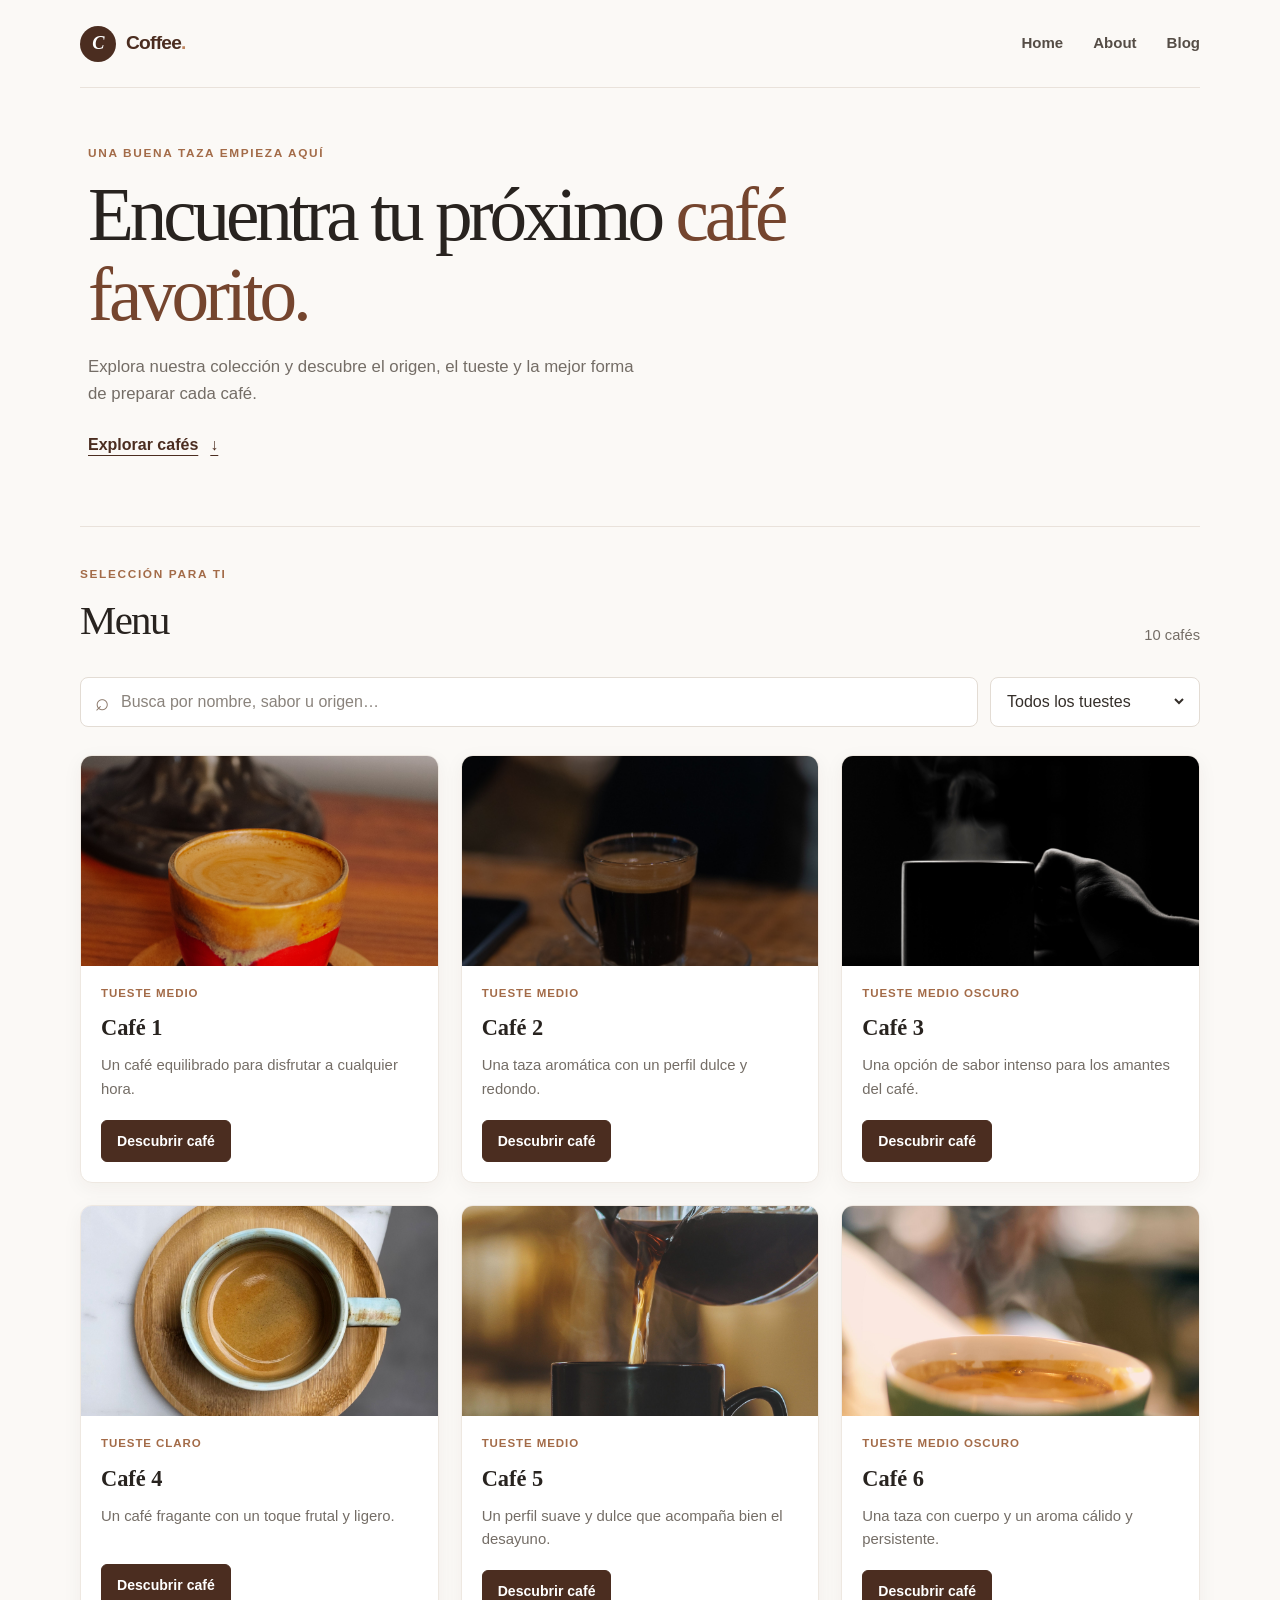
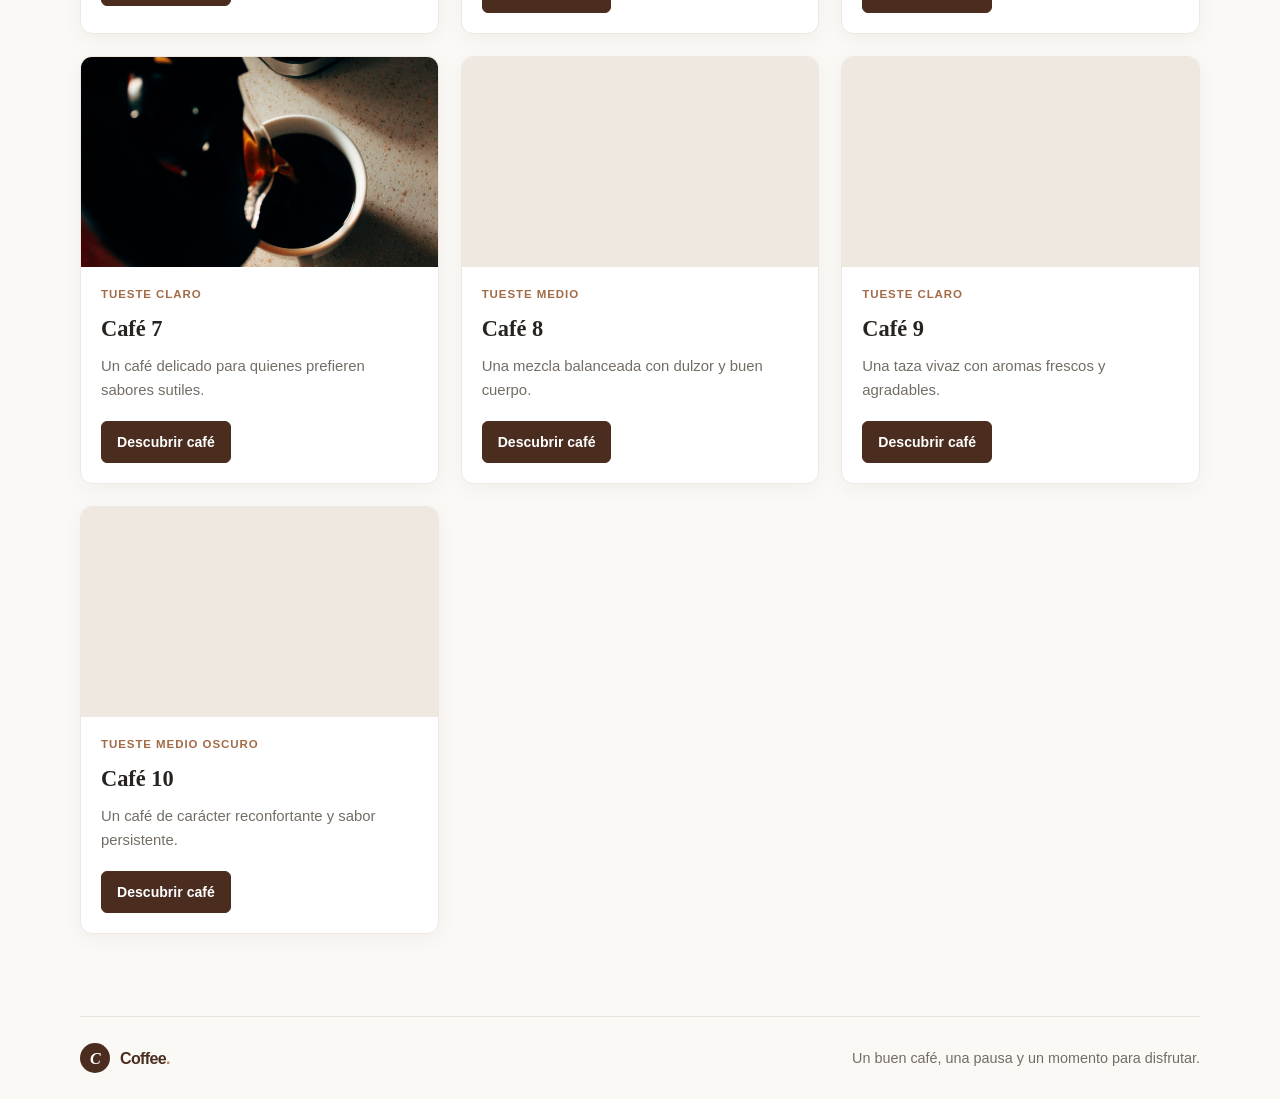
==== index.html @ a274feac "V1" ====
<!DOCTYPE html>
<html lang="es">

<head>
    <meta charset="UTF-8">
    <meta name="viewport" content="width=device-width, initial-scale=1.0">
    <meta http-equiv="X-UA-Compatible" content="ie=edge">

    <meta name="description" content="Descubre nuestra colección de cafés.">
    <link rel="stylesheet" href="./CSS/style.css">
    <link rel="manifest" href="./manifest.json">
    <link rel="apple-touch-icon" href="./Images/icons/icon-192x192.png">

    <meta name="apple-mobile-web-app-status-bar" content="#ffffff">
    <meta name="theme-color" content="#fdfdfd">

    <title>Coffee PWA</title>
</head>

<body>
    <main class="home-page">
        <header class="site-header">
            <a class="brand" href="./index.html" aria-label="Coffee PWA, inicio">
                <span class="brand-mark" aria-hidden="true">C</span>
                <span>Coffee<span class="brand-accent">.</span></span>
            </a>
            <nav class="site-nav" aria-label="Navegación principal">
                <a href="#collection">Home</a>
                <a href="#about">About</a>
                <a href="">Blog</a>
            </nav>
        </header>

        <section class="hero" aria-labelledby="hero-title">
            <p class="eyebrow">UNA BUENA TAZA EMPIEZA AQUÍ</p>
            <h1 id="hero-title">Encuentra tu próximo <span>café favorito.</span></h1>
            <p class="hero-copy">Explora nuestra colección y descubre el origen, el tueste y la mejor forma de preparar cada café.</p>
            <a class="hero-link" href="#collection">Explorar cafés <span aria-hidden="true">↓</span></a>
        </section>

        <section class="collection-section" id="collection" aria-labelledby="collection-title">
            <div class="section-heading">
                <div>
                    <p class="eyebrow">SELECCIÓN PARA TI</p>
                    <h2 id="collection-title">Menu</h2>
                </div>
                <p id="coffee-count" class="coffee-count" aria-live="polite"></p>
            </div>
            <div class="collection-controls">
                <label class="search-field">
                    <span class="visually-hidden">Buscar cafés</span>
                    <span class="search-icon" aria-hidden="true">⌕</span>
                    <input id="coffee-search" type="search" placeholder="Busca por nombre, sabor u origen…" autocomplete="off">
                </label>
                <label class="filter-field">
                    <span class="visually-hidden">Filtrar por tipo de tueste</span>
                    <select id="roast-filter">
                        <option value="all">Todos los tuestes</option>
                    </select>
                </label>
            </div>
            <div class="container" aria-live="polite"></div>
            <p id="empty-state" class="empty-state" hidden>No encontramos cafés con esos filtros. Prueba con otra búsqueda.</p>
        </section>

        <footer class="site-footer" id="about">
            <a class="brand footer-brand" href="./index.html">
                <span class="brand-mark" aria-hidden="true">C</span>
                <span>Coffee<span class="brand-accent">.</span></span>
            </a>
            <p>Un buen café, una pausa y un momento para disfrutar.</p>
        </footer>
    </main>

    <script src="./Javascript/app.js"></script>
</body>

</html>
---- CSS/style.css ----
:root {
    color-scheme: light;
    font-family: "Nunito", "Avenir Next", Avenir, sans-serif;
    color: #28231f;
    background: #fbf9f6;
    font-synthesis: none;
    text-rendering: optimizeLegibility;
    --coffee: #75452e;
    --coffee-dark: #4b2d20;
    --muted: #746d66;
    --surface: #fff;
    --line: #e9e2db;
}

* {
    box-sizing: border-box;
}

html {
    scroll-behavior: smooth;
}

body {
    min-width: 320px;
    margin: 0;
    font-size: 1rem;
    line-height: 1.6;
    background: #fbf9f6;
}

button,
input,
select {
    font: inherit;
}

a {
    color: inherit;
}

a:focus-visible,
input:focus-visible,
select:focus-visible {
    outline: 3px solid #ad7755;
    outline-offset: 3px;
}

.home-page {
    width: min(1120px, calc(100% - 48px));
    margin: 0 auto;
}

.site-header,
.detail-header {
    min-height: 88px;
    display: flex;
    align-items: center;
    justify-content: space-between;
    gap: 24px;
    border-bottom: 1px solid var(--line);
}

.brand {
    display: inline-flex;
    align-items: center;
    gap: 10px;
    color: var(--coffee-dark);
    font-size: 1.2rem;
    font-weight: 800;
    letter-spacing: -0.04em;
    text-decoration: none;
}

.brand-mark {
    display: grid;
    width: 36px;
    height: 36px;
    place-items: center;
    border-radius: 50%;
    background: var(--coffee-dark);
    color: #fff;
    font-family: Georgia, serif;
    font-size: 1.15rem;
    font-style: italic;
}

.brand-accent {
    color: #bf855e;
}

.site-nav {
    display: flex;
    gap: 30px;
}

.site-nav a,
.back-link {
    color: #554d46;
    font-size: 0.94rem;
    font-weight: 650;
    text-decoration: none;
    transition: color 160ms ease;
}

.site-nav a:hover,
.back-link:hover {
    color: #a3643e;
}

.hero {
    min-height: 380px;
    display: flex;
    flex-direction: column;
    align-items: flex-start;
    justify-content: center;
    padding: 56px 8px 68px;
}

.eyebrow {
    margin: 0 0 12px;
    color: #a36b48;
    font-size: 0.74rem;
    font-weight: 800;
    letter-spacing: 0.14em;
}

.hero h1 {
    max-width: 720px;
    margin: 0;
    font-family: Georgia, "Times New Roman", serif;
    font-size: clamp(2.7rem, 6vw, 4.7rem);
    font-weight: 500;
    letter-spacing: -0.055em;
    line-height: 1.06;
}

.hero h1 span {
    color: var(--coffee);
}

.hero-copy {
    max-width: 560px;
    margin: 20px 0 24px;
    color: var(--muted);
    font-size: 1.05rem;
}

.hero-link {
    display: inline-flex;
    align-items: center;
    gap: 12px;
    color: var(--coffee-dark);
    font-weight: 800;
    text-decoration-thickness: 1px;
    text-underline-offset: 5px;
}

.collection-section {
    padding: 38px 0 82px;
    border-top: 1px solid var(--line);
    scroll-margin-top: 20px;
}

.section-heading {
    display: flex;
    align-items: flex-end;
    justify-content: space-between;
    gap: 20px;
    margin-bottom: 24px;
}

.section-heading .eyebrow {
    margin-bottom: 4px;
}

.section-heading h2 {
    margin: 0;
    font-family: Georgia, "Times New Roman", serif;
    font-size: clamp(1.9rem, 4vw, 2.55rem);
    font-weight: 500;
    letter-spacing: -0.04em;
}

.coffee-count {
    margin: 0 0 5px;
    color: var(--muted);
    font-size: 0.92rem;
}

.collection-controls {
    display: flex;
    gap: 12px;
    margin-bottom: 28px;
}

.search-field,
.filter-field {
    min-height: 50px;
    display: flex;
    align-items: center;
    border: 1px solid #e3dcd4;
    border-radius: 8px;
    background: var(--surface);
}

.search-field {
    flex: 1;
    gap: 10px;
    padding: 0 14px;
}

.search-icon {
    color: #8b786a;
    font-size: 1.5rem;
    line-height: 1;
}

.search-field input,
.filter-field select {
    width: 100%;
    min-width: 0;
    border: 0;
    outline: 0;
    background: transparent;
    color: #342e29;
}

.search-field input::placeholder {
    color: #8a837c;
}

.search-field:focus-within,
.filter-field:focus-within {
    outline: 3px solid #ad7755;
    outline-offset: 2px;
}

.search-field input:focus-visible,
.filter-field select:focus-visible {
    outline: 0;
}

.filter-field {
    width: 210px;
    padding: 0 12px;
}

.container {
    display: grid;
    grid-template-columns: repeat(3, minmax(0, 1fr));
    gap: 22px;
}

.card {
    overflow: hidden;
    border: 1px solid #eee8e1;
    border-radius: 12px;
    background: var(--surface);
    box-shadow: 0 5px 20px rgb(64 43 27 / 5%);
    transition: transform 180ms ease, box-shadow 180ms ease;
}

.card:hover {
    transform: translateY(-4px);
    box-shadow: 0 14px 30px rgb(64 43 27 / 11%);
}

.card img {
    display: block;
    width: 100%;
    height: 210px;
    object-fit: cover;
    background: #eee8e1;
}

.card-content {
    min-height: 210px;
    display: flex;
    flex-direction: column;
    align-items: flex-start;
    padding: 18px 20px 20px;
}

.roast-label {
    margin: 0 0 8px;
    color: #a36b48;
    font-size: 0.72rem;
    font-weight: 800;
    letter-spacing: 0.08em;
    text-transform: uppercase;
}

.card h3 {
    margin: 0;
    font-family: Georgia, "Times New Roman", serif;
    font-size: 1.4rem;
    font-weight: 600;
}

.card-description {
    margin: 8px 0 18px;
    color: var(--muted);
    font-size: 0.93rem;
}

.coffee-link,
.button-link {
    display: inline-flex;
    align-items: center;
    justify-content: center;
    min-height: 42px;
    margin-top: auto;
    padding: 9px 15px;
    border: 1px solid var(--coffee-dark);
    border-radius: 6px;
    background: var(--coffee-dark);
    color: #fff;
    font-size: 0.88rem;
    font-weight: 750;
    text-decoration: none;
    transition: background 160ms ease, border-color 160ms ease;
}

.coffee-link:hover,
.button-link:hover {
    border-color: #75452e;
    background: #75452e;
}

.empty-state {
    padding: 30px;
    border: 1px dashed #d8c9bc;
    border-radius: 10px;
    color: var(--muted);
    text-align: center;
}

.site-footer {
    display: flex;
    align-items: center;
    justify-content: space-between;
    gap: 20px;
    padding: 26px 0;
    border-top: 1px solid var(--line);
    color: var(--muted);
    font-size: 0.9rem;
}

.site-footer p {
    margin: 0;
    text-align: right;
}

.footer-brand {
    color: var(--coffee-dark);
    font-size: 1rem;
}

.footer-brand .brand-mark {
    width: 30px;
    height: 30px;
    font-size: 1rem;
}

.coffee-detail-page {
    width: min(900px, calc(100% - 48px));
    margin: 0 auto;
    padding-bottom: 64px;
    text-align: left;
}

.detail-header {
    margin-bottom: 32px;
}

.back-link {
    color: var(--coffee);
}

.coffee-detail {
    overflow: hidden;
    border: 1px solid #eee8e1;
    border-radius: 14px;
    background: var(--surface);
    box-shadow: 0 10px 35px rgb(64 43 27 / 8%);
}

.coffee-detail-image {
    display: block;
    width: 100%;
    max-height: 430px;
    object-fit: cover;
    background: #eee8e1;
}

.coffee-detail-content {
    padding: clamp(24px, 5vw, 48px);
}

.coffee-detail-content h1 {
    margin: 0 0 12px;
    color: var(--coffee-dark);
    font-family: Georgia, "Times New Roman", serif;
    font-size: clamp(2rem, 5vw, 3.2rem);
    font-weight: 500;
    letter-spacing: -0.04em;
    line-height: 1.15;
}

.coffee-detail-description {
    max-width: 680px;
    margin: 0 0 30px;
    color: var(--muted);
    font-size: 1.05rem;
}

.coffee-facts {
    display: grid;
    grid-template-columns: repeat(2, minmax(0, 1fr));
    gap: 24px;
    margin: 0;
    padding-top: 26px;
    border-top: 1px solid var(--line);
}

.coffee-facts dt {
    margin-bottom: 5px;
    color: #a36b48;
    font-size: 0.75rem;
    font-weight: 800;
    letter-spacing: 0.1em;
    text-transform: uppercase;
}

.coffee-facts dd {
    margin: 0;
    color: #554d46;
    line-height: 1.6;
}

.coffee-not-found {
    display: flex;
    flex-direction: column;
    align-items: flex-start;
    gap: 14px;
    padding: 32px;
    border: 1px solid var(--line);
    border-radius: 12px;
    background: var(--surface);
    color: var(--muted);
}

.coffee-not-found .eyebrow {
    margin: 0;
}

.visually-hidden {
    position: absolute;
    width: 1px;
    height: 1px;
    overflow: hidden;
    clip: rect(0, 0, 0, 0);
    white-space: nowrap;
    clip-path: inset(50%);
}

[hidden] {
    display: none !important;
}

@media (max-width: 800px) {
    .container {
        grid-template-columns: repeat(2, minmax(0, 1fr));
        gap: 16px;
    }

    .card img {
        height: 190px;
    }
}

@media (max-width: 560px) {
    .home-page,
    .coffee-detail-page {
        width: min(100% - 32px, 460px);
    }

    .site-header,
    .detail-header {
        min-height: 72px;
    }

    .site-nav {
        gap: 16px;
    }

    .site-nav a,
    .back-link {
        font-size: 0.84rem;
    }

    .hero {
        min-height: 330px;
        padding: 48px 0;
    }

    .hero-copy {
        font-size: 0.98rem;
    }

    .collection-section {
        padding-top: 30px;
    }

    .section-heading {
        align-items: flex-start;
    }

    .collection-controls {
        flex-direction: column;
    }

    .filter-field {
        width: 100%;
    }

    .container {
        grid-template-columns: 1fr;
        gap: 16px;
    }

    .card {
        display: grid;
        grid-template-columns: 38% 1fr;
    }

    .card img {
        height: 100%;
        min-height: 180px;
    }

    .card-content {
        min-height: 180px;
        padding: 16px;
    }

    .card h3 {
        font-size: 1.2rem;
    }

    .card-description {
        font-size: 0.87rem;
    }

    .site-footer {
        align-items: flex-start;
        flex-direction: column;
        gap: 12px;
    }

    .site-footer p {
        text-align: left;
    }

    .detail-header {
        margin-bottom: 22px;
    }

    .coffee-detail-image {
        max-height: 290px;
    }

    .coffee-facts {
        grid-template-columns: 1fr;
        gap: 18px;
    }
}

@media (prefers-reduced-motion: reduce) {
    *,
    *::before,
    *::after {
        scroll-behavior: auto !important;
        transition-duration: 0.01ms !important;
    }
}
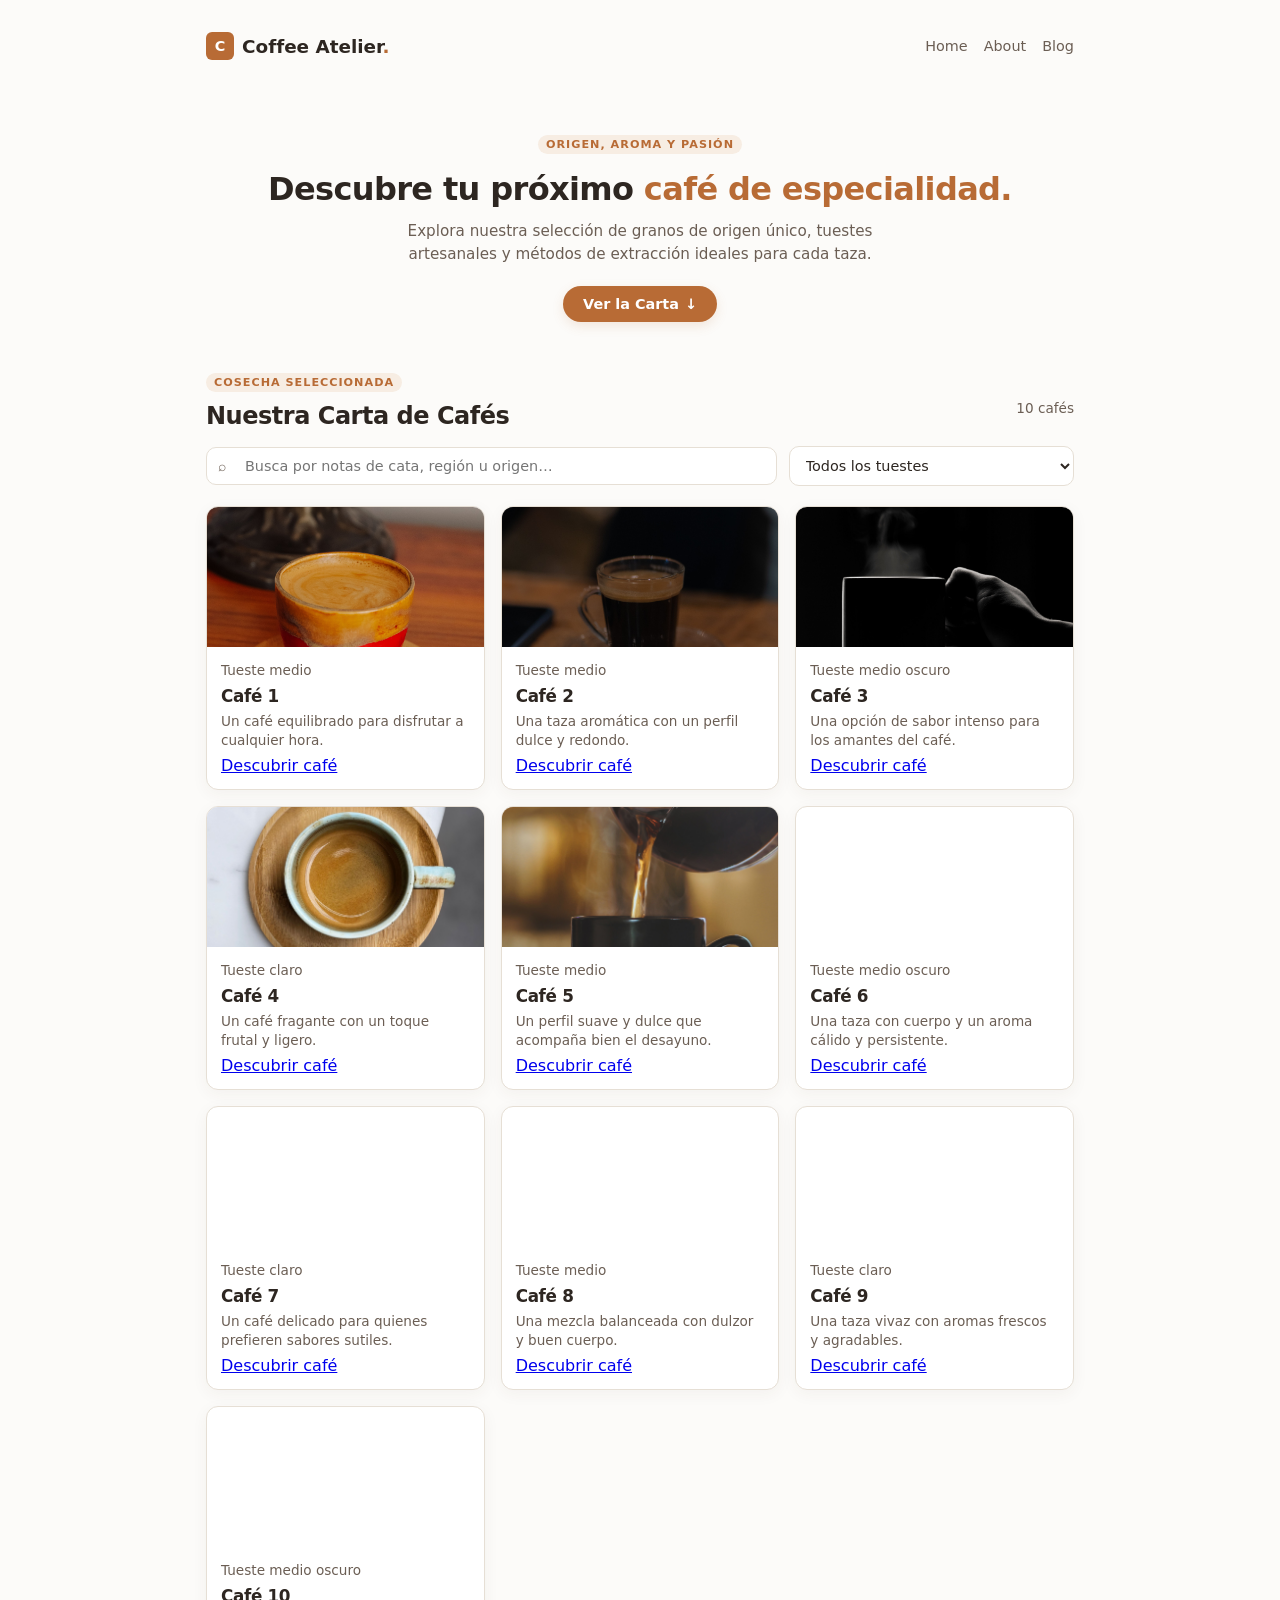
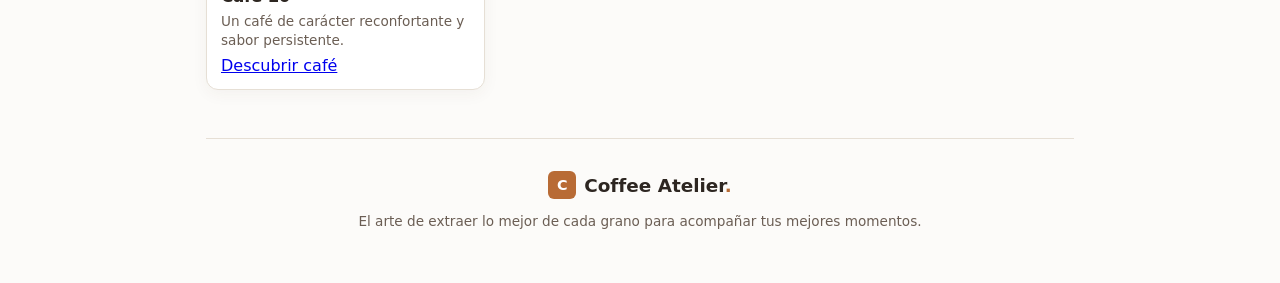
==== commit 52dcf3cc: "V2" ====
--- a/index.html
+++ b/index.html
@@ -6,23 +6,23 @@
     <meta name="viewport" content="width=device-width, initial-scale=1.0">
     <meta http-equiv="X-UA-Compatible" content="ie=edge">
 
-    <meta name="description" content="Descubre nuestra colección de cafés.">
+    <meta name="description" content="Descubre nuestra colección de cafés de especialidad.">
     <link rel="stylesheet" href="./CSS/style.css">
     <link rel="manifest" href="./manifest.json">
     <link rel="apple-touch-icon" href="./Images/icons/icon-192x192.png">
 
-    <meta name="apple-mobile-web-app-status-bar" content="#ffffff">
-    <meta name="theme-color" content="#fdfdfd">
+    <meta name="apple-mobile-web-app-status-bar" content="#fcfbf9">
+    <meta name="theme-color" content="#fcfbf9">
 
-    <title>Coffee PWA</title>
+    <title>Coffee Atelier | Coffee PWA</title>
 </head>
 
 <body>
     <main class="home-page">
         <header class="site-header">
-            <a class="brand" href="./index.html" aria-label="Coffee PWA, inicio">
+            <a class="brand" href="./index.html" aria-label="Coffee Atelier, inicio">
                 <span class="brand-mark" aria-hidden="true">C</span>
-                <span>Coffee<span class="brand-accent">.</span></span>
+                <span>Coffee Atelier<span class="brand-accent">.</span></span>
             </a>
             <nav class="site-nav" aria-label="Navegación principal">
                 <a href="#collection">Home</a>
@@ -32,17 +32,17 @@
         </header>
 
         <section class="hero" aria-labelledby="hero-title">
-            <p class="eyebrow">UNA BUENA TAZA EMPIEZA AQUÍ</p>
-            <h1 id="hero-title">Encuentra tu próximo <span>café favorito.</span></h1>
-            <p class="hero-copy">Explora nuestra colección y descubre el origen, el tueste y la mejor forma de preparar cada café.</p>
-            <a class="hero-link" href="#collection">Explorar cafés <span aria-hidden="true">↓</span></a>
+            <p class="eyebrow">ORIGEN, AROMA Y PASIÓN</p>
+            <h1 id="hero-title">Descubre tu próximo <span>café de especialidad.</span></h1>
+            <p class="hero-copy">Explora nuestra selección de granos de origen único, tuestes artesanales y métodos de extracción ideales para cada taza.</p>
+            <a class="hero-link" href="#collection">Ver la Carta <span aria-hidden="true">↓</span></a>
         </section>
 
         <section class="collection-section" id="collection" aria-labelledby="collection-title">
             <div class="section-heading">
                 <div>
-                    <p class="eyebrow">SELECCIÓN PARA TI</p>
-                    <h2 id="collection-title">Menu</h2>
+                    <p class="eyebrow">COSECHA SELECCIONADA</p>
+                    <h2 id="collection-title">Nuestra Carta de Cafés</h2>
                 </div>
                 <p id="coffee-count" class="coffee-count" aria-live="polite"></p>
             </div>
@@ -50,7 +50,7 @@
                 <label class="search-field">
                     <span class="visually-hidden">Buscar cafés</span>
                     <span class="search-icon" aria-hidden="true">⌕</span>
-                    <input id="coffee-search" type="search" placeholder="Busca por nombre, sabor u origen…" autocomplete="off">
+                    <input id="coffee-search" type="search" placeholder="Busca por notas de cata, región u origen…" autocomplete="off">
                 </label>
                 <label class="filter-field">
                     <span class="visually-hidden">Filtrar por tipo de tueste</span>
@@ -60,15 +60,15 @@
                 </label>
             </div>
             <div class="container" aria-live="polite"></div>
-            <p id="empty-state" class="empty-state" hidden>No encontramos cafés con esos filtros. Prueba con otra búsqueda.</p>
+            <p id="empty-state" class="empty-state" hidden>No encontramos cafés con esos criterios. Intenta con otra búsqueda.</p>
         </section>
 
         <footer class="site-footer" id="about">
             <a class="brand footer-brand" href="./index.html">
                 <span class="brand-mark" aria-hidden="true">C</span>
-                <span>Coffee<span class="brand-accent">.</span></span>
+                <span>Coffee Atelier<span class="brand-accent">.</span></span>
             </a>
-            <p>Un buen café, una pausa y un momento para disfrutar.</p>
+            <p>El arte de extraer lo mejor de cada grano para acompañar tus mejores momentos.</p>
         </footer>
     </main>
 
--- a/CSS/style.css
+++ b/CSS/style.css
@@ -1,586 +1,373 @@
 :root {
-    color-scheme: light;
-    font-family: "Nunito", "Avenir Next", Avenir, sans-serif;
-    color: #28231f;
-    background: #fbf9f6;
-    font-synthesis: none;
-    text-rendering: optimizeLegibility;
-    --coffee: #75452e;
-    --coffee-dark: #4b2d20;
-    --muted: #746d66;
-    --surface: #fff;
-    --line: #e9e2db;
-}
-
+    /* Paleta de colores claros */
+    --bg-main: #fcfbf9;             /* Fondo general de la página */
+    --bg-card: #ffffff;             /* Fondo de tarjetas e inputs */
+    --text-main: #2d2621;           /* Color de fuente principal */
+    --text-muted: #6b5e54;          /* Color de fuente secundario / descripciones */
+    --accent: #b86b35;              /* Color de acento cálido */
+    --accent-dark: #a35d2d;         /* Hover para acentos */
+    --accent-light: #f7ede3;        /* Fondo de etiquetas/eyebrows */
+    --border-color: #e6dfd5;        /* Color de bordes */
+    --shadow: 0 4px 16px rgba(71, 56, 45, 0.05);
+    --radius: 12px;                 /* Bordes ligeramente más compactos */
+
+    /* Fuentes y tipografía */
+    --font-family: system-ui, -apple-system, BlinkMacSystemFont, "Segoe UI", Roboto, sans-serif;
+}
+
+/* Reset de estilos básicos */
 * {
     box-sizing: border-box;
 }
 
-html {
-    scroll-behavior: smooth;
-}
-
 body {
-    min-width: 320px;
-    margin: 0;
-    font-size: 1rem;
-    line-height: 1.6;
-    background: #fbf9f6;
-}
-
-button,
-input,
-select {
-    font: inherit;
-}
-
-a {
-    color: inherit;
-}
-
-a:focus-visible,
-input:focus-visible,
-select:focus-visible {
-    outline: 3px solid #ad7755;
-    outline-offset: 3px;
-}
-
-.home-page {
-    width: min(1120px, calc(100% - 48px));
+    background-color: var(--bg-main);
+    color: var(--text-main);
+    font-family: var(--font-family);
+    margin: 0;
+    padding: 0;
+    -webkit-font-smoothing: antialiased;
+}
+
+main {
+    max-width: 900px;
     margin: 0 auto;
-}
-
-.site-header,
-.detail-header {
-    min-height: 88px;
-    display: flex;
-    align-items: center;
-    justify-content: space-between;
-    gap: 24px;
-    border-bottom: 1px solid var(--line);
-}
-
-.brand {
-    display: inline-flex;
-    align-items: center;
-    gap: 10px;
-    color: var(--coffee-dark);
-    font-size: 1.2rem;
-    font-weight: 800;
-    letter-spacing: -0.04em;
-    text-decoration: none;
-}
-
-.brand-mark {
-    display: grid;
-    width: 36px;
-    height: 36px;
-    place-items: center;
-    border-radius: 50%;
-    background: var(--coffee-dark);
-    color: #fff;
-    font-family: Georgia, serif;
-    font-size: 1.15rem;
-    font-style: italic;
-}
-
-.brand-accent {
-    color: #bf855e;
-}
-
-.site-nav {
-    display: flex;
-    gap: 30px;
-}
-
-.site-nav a,
-.back-link {
-    color: #554d46;
-    font-size: 0.94rem;
-    font-weight: 650;
-    text-decoration: none;
-    transition: color 160ms ease;
-}
-
-.site-nav a:hover,
-.back-link:hover {
-    color: #a3643e;
-}
-
-.hero {
-    min-height: 380px;
-    display: flex;
-    flex-direction: column;
-    align-items: flex-start;
-    justify-content: center;
-    padding: 56px 8px 68px;
-}
-
-.eyebrow {
-    margin: 0 0 12px;
-    color: #a36b48;
-    font-size: 0.74rem;
-    font-weight: 800;
-    letter-spacing: 0.14em;
-}
-
-.hero h1 {
-    max-width: 720px;
-    margin: 0;
-    font-family: Georgia, "Times New Roman", serif;
-    font-size: clamp(2.7rem, 6vw, 4.7rem);
-    font-weight: 500;
-    letter-spacing: -0.055em;
-    line-height: 1.06;
-}
-
-.hero h1 span {
-    color: var(--coffee);
-}
-
-.hero-copy {
-    max-width: 560px;
-    margin: 20px 0 24px;
-    color: var(--muted);
-    font-size: 1.05rem;
-}
-
-.hero-link {
-    display: inline-flex;
-    align-items: center;
-    gap: 12px;
-    color: var(--coffee-dark);
-    font-weight: 800;
-    text-decoration-thickness: 1px;
-    text-underline-offset: 5px;
-}
-
-.collection-section {
-    padding: 38px 0 82px;
-    border-top: 1px solid var(--line);
-    scroll-margin-top: 20px;
-}
-
-.section-heading {
-    display: flex;
-    align-items: flex-end;
-    justify-content: space-between;
-    gap: 20px;
-    margin-bottom: 24px;
-}
-
-.section-heading .eyebrow {
-    margin-bottom: 4px;
-}
-
-.section-heading h2 {
-    margin: 0;
-    font-family: Georgia, "Times New Roman", serif;
-    font-size: clamp(1.9rem, 4vw, 2.55rem);
-    font-weight: 500;
-    letter-spacing: -0.04em;
-}
-
-.coffee-count {
-    margin: 0 0 5px;
-    color: var(--muted);
-    font-size: 0.92rem;
-}
-
-.collection-controls {
-    display: flex;
-    gap: 12px;
-    margin-bottom: 28px;
-}
-
-.search-field,
-.filter-field {
-    min-height: 50px;
-    display: flex;
-    align-items: center;
-    border: 1px solid #e3dcd4;
-    border-radius: 8px;
-    background: var(--surface);
-}
-
-.search-field {
-    flex: 1;
-    gap: 10px;
-    padding: 0 14px;
-}
-
-.search-icon {
-    color: #8b786a;
-    font-size: 1.5rem;
-    line-height: 1;
-}
-
-.search-field input,
-.filter-field select {
-    width: 100%;
-    min-width: 0;
-    border: 0;
-    outline: 0;
-    background: transparent;
-    color: #342e29;
-}
-
-.search-field input::placeholder {
-    color: #8a837c;
-}
-
-.search-field:focus-within,
-.filter-field:focus-within {
-    outline: 3px solid #ad7755;
-    outline-offset: 2px;
-}
-
-.search-field input:focus-visible,
-.filter-field select:focus-visible {
-    outline: 0;
-}
-
-.filter-field {
-    width: 210px;
-    padding: 0 12px;
-}
-
-.container {
-    display: grid;
-    grid-template-columns: repeat(3, minmax(0, 1fr));
-    gap: 22px;
-}
-
-.card {
-    overflow: hidden;
-    border: 1px solid #eee8e1;
-    border-radius: 12px;
-    background: var(--surface);
-    box-shadow: 0 5px 20px rgb(64 43 27 / 5%);
-    transition: transform 180ms ease, box-shadow 180ms ease;
-}
-
-.card:hover {
-    transform: translateY(-4px);
-    box-shadow: 0 14px 30px rgb(64 43 27 / 11%);
-}
-
-.card img {
-    display: block;
-    width: 100%;
-    height: 210px;
-    object-fit: cover;
-    background: #eee8e1;
-}
-
-.card-content {
-    min-height: 210px;
-    display: flex;
-    flex-direction: column;
-    align-items: flex-start;
-    padding: 18px 20px 20px;
-}
-
-.roast-label {
-    margin: 0 0 8px;
-    color: #a36b48;
-    font-size: 0.72rem;
-    font-weight: 800;
-    letter-spacing: 0.08em;
-    text-transform: uppercase;
-}
-
-.card h3 {
-    margin: 0;
-    font-family: Georgia, "Times New Roman", serif;
-    font-size: 1.4rem;
-    font-weight: 600;
-}
-
-.card-description {
-    margin: 8px 0 18px;
-    color: var(--muted);
-    font-size: 0.93rem;
-}
-
-.coffee-link,
-.button-link {
-    display: inline-flex;
-    align-items: center;
-    justify-content: center;
-    min-height: 42px;
-    margin-top: auto;
-    padding: 9px 15px;
-    border: 1px solid var(--coffee-dark);
-    border-radius: 6px;
-    background: var(--coffee-dark);
-    color: #fff;
-    font-size: 0.88rem;
-    font-weight: 750;
-    text-decoration: none;
-    transition: background 160ms ease, border-color 160ms ease;
-}
-
-.coffee-link:hover,
-.button-link:hover {
-    border-color: #75452e;
-    background: #75452e;
-}
-
-.empty-state {
-    padding: 30px;
-    border: 1px dashed #d8c9bc;
-    border-radius: 10px;
-    color: var(--muted);
-    text-align: center;
-}
-
-.site-footer {
-    display: flex;
-    align-items: center;
-    justify-content: space-between;
-    gap: 20px;
-    padding: 26px 0;
-    border-top: 1px solid var(--line);
-    color: var(--muted);
-    font-size: 0.9rem;
-}
-
-.site-footer p {
-    margin: 0;
-    text-align: right;
-}
-
-.footer-brand {
-    color: var(--coffee-dark);
-    font-size: 1rem;
-}
-
-.footer-brand .brand-mark {
-    width: 30px;
-    height: 30px;
-    font-size: 1rem;
-}
-
-.coffee-detail-page {
-    width: min(900px, calc(100% - 48px));
-    margin: 0 auto;
-    padding-bottom: 64px;
-    text-align: left;
-}
-
-.detail-header {
-    margin-bottom: 32px;
-}
-
-.back-link {
-    color: var(--coffee);
-}
-
-.coffee-detail {
-    overflow: hidden;
-    border: 1px solid #eee8e1;
-    border-radius: 14px;
-    background: var(--surface);
-    box-shadow: 0 10px 35px rgb(64 43 27 / 8%);
-}
-
-.coffee-detail-image {
-    display: block;
-    width: 100%;
-    max-height: 430px;
-    object-fit: cover;
-    background: #eee8e1;
-}
-
-.coffee-detail-content {
-    padding: clamp(24px, 5vw, 48px);
-}
-
-.coffee-detail-content h1 {
-    margin: 0 0 12px;
-    color: var(--coffee-dark);
-    font-family: Georgia, "Times New Roman", serif;
-    font-size: clamp(2rem, 5vw, 3.2rem);
-    font-weight: 500;
-    letter-spacing: -0.04em;
-    line-height: 1.15;
-}
-
-.coffee-detail-description {
-    max-width: 680px;
-    margin: 0 0 30px;
-    color: var(--muted);
-    font-size: 1.05rem;
-}
-
-.coffee-facts {
-    display: grid;
-    grid-template-columns: repeat(2, minmax(0, 1fr));
-    gap: 24px;
-    margin: 0;
-    padding-top: 26px;
-    border-top: 1px solid var(--line);
-}
-
-.coffee-facts dt {
-    margin-bottom: 5px;
-    color: #a36b48;
-    font-size: 0.75rem;
-    font-weight: 800;
-    letter-spacing: 0.1em;
-    text-transform: uppercase;
-}
-
-.coffee-facts dd {
-    margin: 0;
-    color: #554d46;
-    line-height: 1.6;
-}
-
-.coffee-not-found {
-    display: flex;
-    flex-direction: column;
-    align-items: flex-start;
-    gap: 14px;
-    padding: 32px;
-    border: 1px solid var(--line);
-    border-radius: 12px;
-    background: var(--surface);
-    color: var(--muted);
-}
-
-.coffee-not-found .eyebrow {
-    margin: 0;
-}
-
+    padding: 20px 16px;
+}
+
+/* Tipografía de Encabezados */
+h1, h2, h3 {
+    color: var(--text-main);
+    letter-spacing: -0.02em;
+}
+
+/* Ocultar elementos accesiblemente */
 .visually-hidden {
     position: absolute;
     width: 1px;
     height: 1px;
+    padding: 0;
+    margin: -1px;
     overflow: hidden;
     clip: rect(0, 0, 0, 0);
     white-space: nowrap;
-    clip-path: inset(50%);
-}
-
-[hidden] {
-    display: none !important;
-}
-
-@media (max-width: 800px) {
-    .container {
-        grid-template-columns: repeat(2, minmax(0, 1fr));
-        gap: 16px;
+    border: 0;
+}
+
+/* Encabezados y Logos */
+.site-header, .detail-header {
+    display: flex;
+    justify-content: space-between;
+    align-items: center;
+    padding: 12px 0;
+    margin-bottom: 20px;
+}
+
+.brand {
+    font-weight: 700;
+    font-size: 1.15rem;
+    text-decoration: none;
+    color: var(--text-main);
+    display: flex;
+    align-items: center;
+    gap: 8px;
+}
+
+.brand-mark {
+    background-color: var(--accent);
+    color: #ffffff;
+    width: 28px;
+    height: 28px;
+    display: flex;
+    align-items: center;
+    justify-content: center;
+    border-radius: 6px;
+    font-weight: 700;
+    font-size: 0.9rem;
+}
+
+.brand-accent {
+    color: var(--accent);
+}
+
+/* Navegación y Enlaces */
+.site-nav {
+    display: flex;
+    gap: 16px;
+}
+
+.site-nav a, .back-link, .button-link {
+    color: var(--text-muted);
+    text-decoration: none;
+    font-weight: 500;
+    font-size: 0.9rem;
+    transition: color 0.2s;
+}
+
+.site-nav a:hover, .back-link:hover, .button-link:hover {
+    color: var(--accent);
+}
+
+/* Sección Hero */
+.hero {
+    text-align: center;
+    padding: 32px 16px 40px;
+}
+
+.hero h1 {
+    font-size: 2rem;
+    margin: 8px 0 12px;
+}
+
+.hero h1 span {
+    color: var(--accent);
+}
+
+.hero-copy {
+    color: var(--text-muted);
+    max-width: 520px;
+    margin: 0 auto 20px;
+    font-size: 0.95rem;
+    line-height: 1.5;
+}
+
+.hero-link {
+    display: inline-flex;
+    align-items: center;
+    gap: 6px;
+    background-color: var(--accent);
+    color: #ffffff;
+    padding: 10px 20px;
+    border-radius: 24px;
+    text-decoration: none;
+    font-weight: 600;
+    font-size: 0.9rem;
+    box-shadow: 0 4px 12px rgba(184, 107, 53, 0.15);
+    transition: background-color 0.2s, transform 0.2s;
+}
+
+.hero-link:hover {
+    background-color: var(--accent-dark);
+    transform: translateY(-2px);
+}
+
+/* Filtros y Buscador */
+.section-heading {
+    display: flex;
+    justify-content: space-between;
+    align-items: flex-end;
+    margin-bottom: 16px;
+}
+
+.section-heading h2 {
+    font-size: 1.5rem;
+    margin: 2px 0 0 0;
+}
+
+.coffee-count {
+    color: var(--text-muted);
+    font-size: 0.85rem;
+}
+
+.collection-controls {
+    display: grid;
+    grid-template-columns: 1fr;
+    gap: 12px;
+    margin-bottom: 20px;
+}
+
+@media (min-width: 640px) {
+    .collection-controls {
+        grid-template-columns: 2fr 1fr;
     }
-
-    .card img {
-        height: 190px;
-    }
-}
-
-@media (max-width: 560px) {
-    .home-page,
-    .coffee-detail-page {
-        width: min(100% - 32px, 460px);
-    }
-
-    .site-header,
-    .detail-header {
-        min-height: 72px;
-    }
-
-    .site-nav {
-        gap: 16px;
-    }
-
-    .site-nav a,
-    .back-link {
-        font-size: 0.84rem;
-    }
-
-    .hero {
-        min-height: 330px;
-        padding: 48px 0;
-    }
-
-    .hero-copy {
-        font-size: 0.98rem;
-    }
-
-    .collection-section {
-        padding-top: 30px;
-    }
-
-    .section-heading {
-        align-items: flex-start;
-    }
-
-    .collection-controls {
-        flex-direction: column;
-    }
-
-    .filter-field {
-        width: 100%;
-    }
-
-    .container {
-        grid-template-columns: 1fr;
-        gap: 16px;
-    }
-
-    .card {
-        display: grid;
-        grid-template-columns: 38% 1fr;
-    }
-
-    .card img {
-        height: 100%;
-        min-height: 180px;
-    }
-
-    .card-content {
-        min-height: 180px;
-        padding: 16px;
-    }
-
-    .card h3 {
-        font-size: 1.2rem;
-    }
-
-    .card-description {
-        font-size: 0.87rem;
-    }
-
-    .site-footer {
-        align-items: flex-start;
-        flex-direction: column;
-        gap: 12px;
-    }
-
-    .site-footer p {
-        text-align: left;
-    }
-
-    .detail-header {
-        margin-bottom: 22px;
-    }
-
-    .coffee-detail-image {
-        max-height: 290px;
-    }
-
-    .coffee-facts {
-        grid-template-columns: 1fr;
-        gap: 18px;
-    }
-}
-
-@media (prefers-reduced-motion: reduce) {
-    *,
-    *::before,
-    *::after {
-        scroll-behavior: auto !important;
-        transition-duration: 0.01ms !important;
-    }
+}
+
+.search-field, .filter-field {
+    width: 100%;
+}
+
+.search-field {
+    position: relative;
+    display: flex;
+    align-items: center;
+}
+
+.search-icon {
+    position: absolute;
+    left: 12px;
+    color: var(--text-muted);
+    font-size: 0.9rem;
+}
+
+.search-field input, .filter-field select {
+    width: 100%;
+    padding: 10px 14px 10px 38px;
+    background-color: var(--bg-card);
+    border: 1px solid var(--border-color);
+    border-radius: 10px;
+    color: var(--text-main);
+    font-family: var(--font-family);
+    font-size: 0.9rem;
+    outline: none;
+    transition: border-color 0.2s;
+}
+
+.filter-field select {
+    padding-left: 12px;
+}
+
+.search-field input:focus, .filter-field select:focus {
+    border-color: var(--accent);
+}
+
+.empty-state, .coffee-not-found {
+    text-align: center;
+    color: var(--text-muted);
+    padding: 30px 0;
+    font-size: 0.9rem;
+}
+
+/* Badges / Eyebrows compactos */
+.eyebrow {
+    text-transform: uppercase;
+    font-size: 0.7rem;
+    letter-spacing: 1px;
+    font-weight: 700;
+    color: var(--accent);
+    background-color: var(--accent-light);
+    padding: 3px 8px;
+    border-radius: 12px;
+    display: inline-block;
+    margin-bottom: 8px;
+}
+
+/* ===================================================
+   CONTENEDOR Y CARDS REDUCIDAS / COMPACTAS
+   =================================================== */
+
+/* Cuadrícula de 2 a 3 columnas */
+.container {
+    display: grid;
+    grid-template-columns: repeat(auto-fill, minmax(220px, 1fr));
+    gap: 16px;
+}
+
+/* Estilo compacto para las tarjetas renderizadas en el contenedor */
+.coffee-card, .container article, .container > div {
+    background-color: var(--bg-card);
+    border-radius: var(--radius);
+    border: 1px solid var(--border-color);
+    box-shadow: var(--shadow);
+    overflow: hidden;
+    display: flex;
+    flex-direction: column;
+    transition: transform 0.2s, box-shadow 0.2s;
+}
+
+.coffee-card:hover, .container article:hover, .container > div:hover {
+    transform: translateY(-3px);
+    box-shadow: 0 8px 20px rgba(71, 56, 45, 0.08);
+}
+
+/* Imágenes dentro de las cards reducidas a un alto fijo */
+.coffee-card img, .container img {
+    width: 100%;
+    height: 140px;
+    object-fit: cover;
+    display: block;
+}
+
+/* Contenido interno de cada card más compacto */
+.coffee-card-body, .coffee-card-content, .container article > div {
+    padding: 14px;
+    display: flex;
+    flex-direction: column;
+    gap: 6px;
+}
+
+.coffee-card h3, .container h3 {
+    margin: 0;
+    font-size: 1.05rem;
+    color: var(--text-main);
+}
+
+.coffee-card p, .container p {
+    margin: 0;
+    font-size: 0.85rem;
+    color: var(--text-muted);
+    line-height: 1.4;
+}
+
+/* ===================================================
+   PÁGINA DE DETALLE DEL CAFÉ (MÁS REDUCIDA)
+   =================================================== */
+
+.coffee-detail {
+    background-color: var(--bg-card);
+    border-radius: var(--radius);
+    box-shadow: var(--shadow);
+    border: 1px solid var(--border-color);
+    overflow: hidden;
+    max-width: 650px;
+    margin: 0 auto;
+}
+
+.coffee-detail-image {
+    width: 100%;
+    height: 240px;
+    object-fit: cover;
+    display: block;
+}
+
+.coffee-detail-content {
+    padding: 20px 24px;
+}
+
+.coffee-detail-content h1 {
+    font-size: 1.5rem;
+    margin: 0 0 10px 0;
+}
+
+.coffee-detail-description {
+    color: var(--text-muted);
+    font-size: 0.9rem;
+    line-height: 1.5;
+    margin-bottom: 18px;
+}
+
+.coffee-facts {
+    display: grid;
+    grid-template-columns: repeat(2, 1fr);
+    gap: 12px;
+    border-top: 1px solid var(--border-color);
+    padding-top: 16px;
+    margin: 0;
+}
+
+.coffee-facts dt {
+    font-size: 0.75rem;
+    color: var(--text-muted);
+    margin-bottom: 2px;
+}
+
+.coffee-facts dd {
+    font-weight: 600;
+    font-size: 0.88rem;
+    color: var(--text-main);
+    margin: 0;
+}
+
+/* Footer */
+.site-footer {
+    text-align: center;
+    padding: 32px 0 20px;
+    border-top: 1px solid var(--border-color);
+    margin-top: 48px;
+    color: var(--text-muted);
+    font-size: 0.85rem;
+}
+
+.footer-brand {
+    justify-content: center;
+    margin-bottom: 8px;
 }
